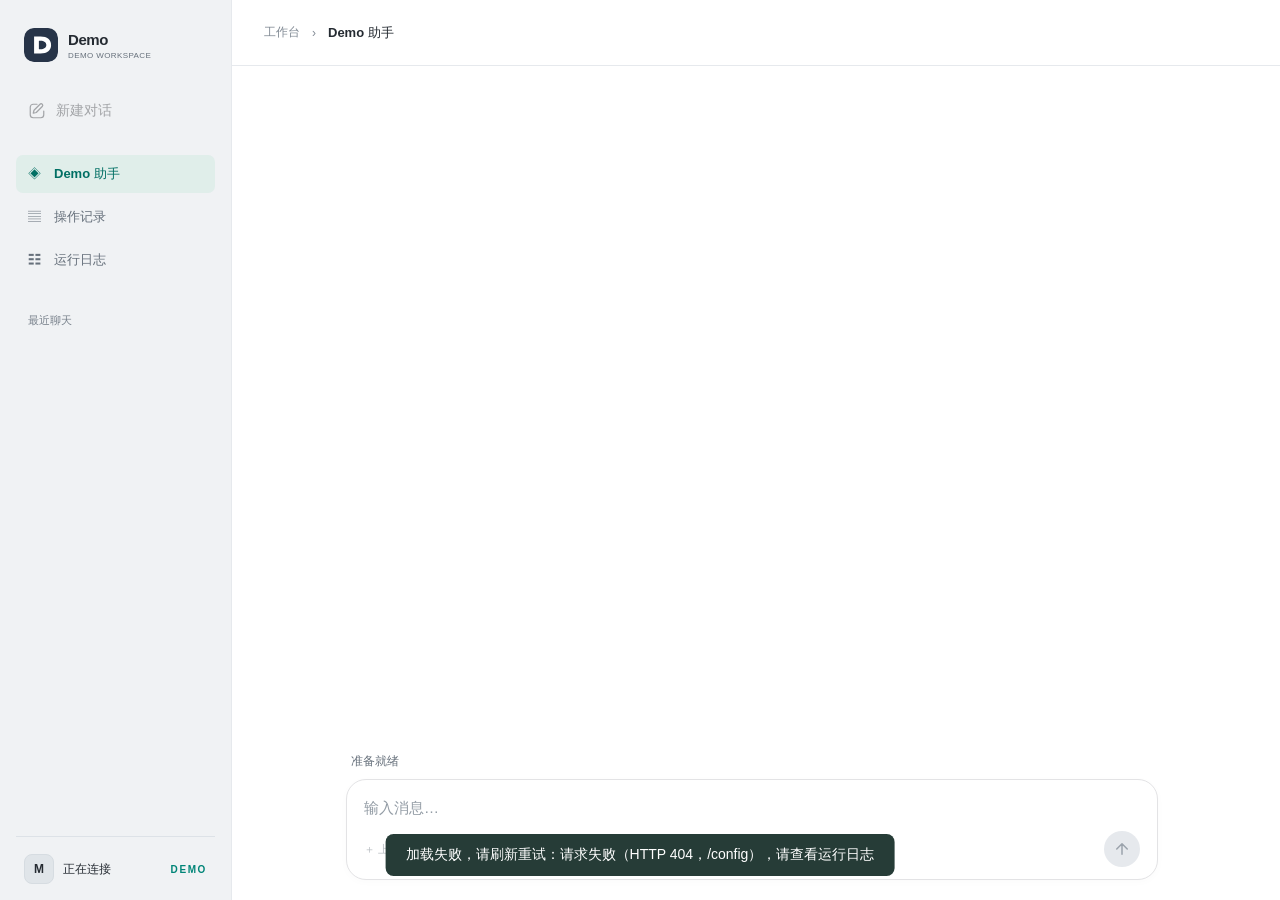
==== static/index.html @ 2c5a82b4 "Add comprehensive tests and implement core functionalities for the framework - Introduced test suite" ====
<!DOCTYPE html>
<html lang="zh-CN"><head><meta charset="UTF-8"><meta name="viewport" content="width=device-width,initial-scale=1"><meta name="theme-color" content="#f7f8fa"><title>Demo · 制造工作台</title>
<link rel="icon" href="/static/svg/workspace.svg"><link rel="stylesheet" href="/static/workspace.css?v=20261101-confirmation-menu">
<script defer src="/static/vendor/marked-15.0.12.min.js"></script><script defer src="/static/vendor/purify-3.4.16.min.js"></script>
</head><body>
<button class="sidebar-backdrop" id="sidebarBackdrop" aria-label="关闭导航"></button>
<div class="app-shell"><aside class="sidebar" aria-label="工作台导航">
<a class="brand" href="/"><img class="brand-mark" src="/static/svg/workspace.svg" alt="Demo 助手"><div><div class="brand-name">Demo</div><div class="brand-subtitle">DEMO WORKSPACE</div></div></a>
<button class="new-chat new-chat-entry" id="newChatTopBtn" type="button"><svg class="icon" viewBox="0 0 24 24" aria-hidden="true"><path d="M12 3H7a4 4 0 0 0-4 4v10a4 4 0 0 0 4 4h10a4 4 0 0 0 4-4v-5"/><path d="m16 3-8 8-1 4 4-1 8-8a2.12 2.12 0 0 0-3-3Z"/></svg><span>新建对话</span></button>
<nav class="nav"><a class="nav-item active" id="chatNav" href="/">◈　Demo 助手</a><a class="nav-item" id="recordsNav" href="/records">▤　操作记录</a><a class="nav-item" href="/logs">☷　运行日志</a></nav>
<div class="recent-heading">最近聊天</div><div class="session-list" id="sessionListUI"></div>
<div class="sidebar-footer"><div class="user-profile"><span class="avatar">M</span><div><div class="user-name" id="username">正在连接</div></div><span class="workspace-label">DEMO</span></div></div></aside>
<main class="workspace"><header class="topbar"><div class="breadcrumbs"><button class="menu-toggle" id="menuToggle" aria-label="展开导航" aria-expanded="false">☰</button><span>工作台</span><span>›</span><h1 id="pageTitle">Demo 助手</h1></div><div class="top-actions"><div class="connection" id="connection" role="status" hidden><span class="status-dot"></span><span id="connectionText">正在连接</span></div><button class="guide-toggle" id="guideToggle" hidden aria-expanded="false" aria-controls="modelingGuide">使用指南</button></div></header>
<div class="content-layout"><section class="chat-column" id="chatColumn"><div class="messages" id="msgs" aria-label="对话内容"></div>
<div class="composer-area"><div id="workflowStatus" class="execution-status" role="status">准备就绪</div><section id="approvalCard" class="approval" hidden aria-label="操作确认"><strong>操作等待确认</strong><p id="approvalText"></p><details id="approvalDetails" hidden><summary>执行明细（完整参数与核对说明）</summary><pre id="approvalDetailsText"></pre></details><button id="approveBtn">确认执行</button><button id="rejectBtn" class="secondary">取消操作</button></section>
<form class="composer" id="composerForm"><input type="file" id="fileInput" accept=".xlsx,.xls,.csv" hidden><div id="attachmentArea" class="attachment-chip" hidden><span id="attachmentName"></span><button type="button" id="removeAttachmentBtn" aria-label="移除附件">×</button></div>
<textarea id="inputBox" rows="1" aria-label="需求" placeholder="输入消息…"></textarea><div class="composer-bottom"><div class="composer-tools"><button type="button" class="attach-button" id="uploadBtn">＋ 上传附件</button><div class="confirmation-control"><button type="button" id="confirmationModeBtn" class="confirmation-mode" popovertarget="confirmationMenu" aria-haspopup="menu" aria-expanded="false" aria-label="操作确认方式：标准确认" disabled><svg class="icon" viewBox="0 0 24 24" aria-hidden="true"><path d="M12 3 4 6v6c0 5 8 9 8 9s8-4 8-9V6Z"/><path d="m9 12 2 2 4-4"/></svg><span id="confirmationModeLabel">标准确认</span><svg class="mode-chevron" viewBox="0 0 16 16" aria-hidden="true"><path d="m5 6 3 3 3-3"/></svg></button><div id="confirmationMenu" class="confirmation-menu" popover="auto" role="menu" aria-label="操作确认方式"><div class="confirmation-menu-heading">如何确认本次对话中的操作？</div><button type="button" role="menuitemradio" aria-checked="true" data-confirmation="standard"><svg class="icon" viewBox="0 0 24 24" aria-hidden="true"><path d="M12 3 4 6v6c0 5 8 9 8 9s8-4 8-9V6Z"/><path d="m9 12 2 2 4-4"/></svg><span><strong>标准确认</strong><small>需要核对业务影响时，由你确认执行</small></span><span class="mode-check" aria-hidden="true">✓</span></button><button type="button" role="menuitemradio" aria-checked="false" data-confirmation="auto"><svg class="icon" viewBox="0 0 24 24" aria-hidden="true"><path d="M12 3 4 6v6c0 5 8 9 8 9s8-4 8-9V6Z"/><path d="M12 8v5m0 3h.01"/></svg><span><strong>自动确认</strong><small>自动确认当前及后续操作，无需逐次点击</small></span><span class="mode-check" aria-hidden="true">✓</span></button><p class="confirmation-menu-note">仅本次对话生效。需要选择、补充信息，或你明确要求先确认时，仍会等待你。</p></div></div></div><div class="composer-actions"><button class="send-button" id="sendBtn" type="submit" aria-label="发送" title="发送"><svg class="icon" viewBox="0 0 24 24" aria-hidden="true"><path d="m5 12 7-7 7 7M12 5v14"/></svg></button><button class="send-button stop-button" id="stopBtn" type="button" aria-label="停止执行" title="停止后台执行（已提交的操作不会撤销）" hidden><svg class="icon" viewBox="0 0 24 24" aria-hidden="true"><rect x="6" y="6" width="12" height="12" rx="2"/></svg></button></div></div></form>
</div></section>
<section class="records" id="recordsView" hidden><h2>每一次操作，都有迹可循。</h2><p class="records-description">查看历史需求与执行结果，继续已有对话。</p><div class="record-search"><label for="recordSearch">搜索操作记录</label><input type="search" id="recordSearch" placeholder="搜索对话标题" autocomplete="off"></div><div id="recordList"></div><p id="recordLoadStatus" role="status"></p></section>
<aside class="guide" id="modelingGuide" hidden><div class="guide-title">产品连接框架</div><p class="guide-intro">工作台已就绪。可通过“查看支持的能力”查询当前状态。</p><ol><li><strong>查看当前能力</strong><p>点击“查看支持的能力”，了解当前可用功能。</p></li><li><strong>明确操作范围</strong><p>描述你的需求。</p></li><li><strong>确认待执行操作</strong><p>触发确认时，核对影响范围，再确认执行或取消。</p></li><li><strong>检查执行结果</strong><p>查看回复与运行日志，必要时重新查询核验。</p></li></ol><div class="guide-note">任务在服务端执行，切换页面或刷新后可继续查看。停止执行不会撤销已经提交的操作；服务重启后需核实中断任务。</div></aside></div></main></div>
<div id="notice" role="alert" hidden></div>
<template id="welcomeTemplate"><section class="welcome welcome-minimal"><h2>有什么可以帮你？</h2><p>工作台已就绪。</p><button type="button" class="capability-link" data-capabilities>查看支持的能力 <span aria-hidden="true">→</span></button></section></template>
<script defer src="/static/workspace.js?v=20261106-navigation-performance"></script></body></html>
---- static/workspace.css ----
/* Shared workspace layout. */

        :root {
            color-scheme: light;
            --teal: #008577;
            --teal-hover: #006f64;
            --teal-soft: #e9f4f1;
            --text: #252b32;
            --secondary: #66707b;
            --muted: #818a94;
            --border: #e6e9ed;
            --surface: #fff;
            --background: #f7f8fa;
            font-family: Inter, -apple-system, BlinkMacSystemFont, "Segoe UI", "Microsoft YaHei", sans-serif;
            font-synthesis: none;
        }
        * { box-sizing: border-box; margin: 0; padding: 0; }
        body { color: var(--text); background: var(--background); font-size: 14px; height: 100vh; height: 100dvh; overflow: hidden; }
        button, textarea, a { font: inherit; }
        button, a { -webkit-tap-highlight-color: transparent; }
        button { cursor: pointer; border: 0; background: none; color: inherit; }
        button:disabled { cursor: not-allowed; opacity: .45; }
        .nav-item[aria-disabled="true"] { cursor: not-allowed; opacity: .45; }
        a { color: inherit; text-decoration: none; }
        button:focus-visible, a:focus-visible, summary:focus-visible { outline: 2px solid var(--teal); outline-offset: 3px; }
        [hidden] { display: none !important; }
        .icon { width: 18px; height: 18px; fill: none; stroke: currentColor; stroke-width: 1.6; stroke-linecap: round; stroke-linejoin: round; flex-shrink: 0; }
        .app-shell { height: 100%; display: grid; grid-template-columns: 232px minmax(0, 1fr); }
        .sidebar { background: #f0f2f4; border-right: 1px solid var(--border); display: flex; flex-direction: column; padding: 28px 16px 16px; min-height: 0; }
        .brand { display: flex; align-items: center; gap: 10px; padding: 0 8px; }
        .brand-mark { width: 34px; height: 34px; border-radius: 10px; background: var(--teal); display: grid; place-items: center; color: white; }
        .brand-mark .icon { width: 21px; height: 21px; }
        .brand-name { font-size: 15px; font-weight: 650; letter-spacing: -.4px; }
        .brand-subtitle { color: var(--secondary); font-size: 11px; margin-top: 3px; letter-spacing: .8px; }
        .new-chat { display: flex; justify-content: center; align-items: center; gap: 8px; height: 38px; border: 1px solid #d8dde2; border-radius: 7px; background: white; margin: 29px 4px 24px; font-size: 13px; font-weight: 550; box-shadow: 0 1px 2px #18202a04; }
        .new-chat:hover { border-color: #aabbb6; background: #fcfefd; }
        .new-chat-entry { justify-content: flex-start; gap: 10px; flex-shrink: 0; padding: 10px 12px; margin: 29px 0 24px; height: 40px; border: 0; background: transparent; color: #45474b; font-size: 14px; font-weight: 400; box-shadow: none; text-align: left; }
        .new-chat-entry:hover:not(:disabled) { background: #e8ecef; }
        .new-chat-entry:disabled { background: transparent; }
        .nav { display: grid; gap: 5px; }
        .nav-item { display: flex; gap: 11px; align-items: center; border-radius: 7px; padding: 10px 12px; font-size: 13px; text-align: left; color: var(--secondary); }
        .nav-item:hover { background: #e8ecef; }
        .nav-item.active { background: #e0eeea; color: #006f64; font-weight: 600; }
        .nav-item .icon { width: 17px; height: 17px; }
        .recent-heading { font-size: 11px; font-weight: 600; line-height: 18px; color: #7a838d; margin: 32px 12px 16px; display: flex; justify-content: space-between; }
        .session-list { overflow: auto; flex: 1; min-height: 0; scrollbar-width: thin; scrollbar-color: #ccd3d8 transparent; }
        .session-list::-webkit-scrollbar { width: 5px; }
        .session-list::-webkit-scrollbar-track { background: transparent; }
        .session-list::-webkit-scrollbar-thumb { background: #ccd3d8; border-radius: 8px; }
        .session-list::-webkit-scrollbar-thumb:hover { background: #aeb9c1; }
        .session-list::-webkit-scrollbar-button { display: none; }
        .session-item { display: block; width: 100%; padding: 10px 12px; font-size: 13px; font-weight: 400; text-align: left; border-radius: 6px; overflow: hidden; white-space: nowrap; text-overflow: ellipsis; color: var(--secondary); margin-bottom: 3px; }
        .session-item:hover { background: #e8ecef; }
        .session-item.active { background: #e6e9ed; color: var(--text); }
        .sidebar-empty { color: var(--muted); font-size: 12px; line-height: 1.8; padding: 6px 12px; }
        .sidebar-footer { border-top: 1px solid #dde2e7; padding: 17px 8px 0; margin-top: 20px; }
        .user-profile { display: flex; align-items: center; gap: 9px; }
        .avatar { height: 30px; width: 30px; background: #e0e5e9; border: 1px solid #d6dce1; border-radius: 8px; display: grid; place-items: center; font-size: 12px; font-weight: 600; }
        .user-name { font-size: 12px; font-weight: 550; }
        .user-caption { color: var(--muted); font-size: 10px; margin-top: 2px; }
        .workspace-label { font-size: 10px; letter-spacing: 1.6px; font-weight: 700; color: var(--teal); margin-left: auto; }
        .workspace { min-width: 0; min-height: 0; display: flex; flex-direction: column; }
        .topbar { height: 66px; background: var(--surface); border-bottom: 1px solid var(--border); display: flex; align-items: center; justify-content: space-between; gap: 12px; padding: 0 32px; flex-shrink: 0; }
        .breadcrumbs { display: flex; align-items: center; gap: 12px; color: var(--muted); font-size: 12px; }
        .breadcrumbs .icon { width: 14px; height: 14px; color: #b1b8c0; }
        .breadcrumbs h1 { color: var(--text); font-size: 13px; font-weight: 550; }
        .top-actions { display: flex; align-items: center; gap: 18px; }
        .connection { display: flex; align-items: center; gap: 7px; color: var(--secondary); font-size: 11px; }
        .status-dot { height: 6px; width: 6px; background: #a8b0b8; border-radius: 50%; }
        .connection.connected .status-dot { background: var(--teal); }
        .connection.error .status-dot { background: #ca7849; }
        .guide-toggle { display: flex; align-items: center; gap: 7px; padding: 7px 10px; border: 1px solid var(--border); border-radius: 6px; color: var(--secondary); font-size: 12px; }
        .guide-toggle:hover, .guide-toggle[aria-expanded="true"] { background: var(--background); color: var(--text); }
        .guide-toggle .icon { width: 15px; height: 15px; }
        .content-layout { flex: 1; display: flex; min-height: 0; }
        .chat-column { flex: 1; min-width: 0; display: flex; flex-direction: column; }
        .messages { flex: 1; min-height: 0; overflow-y: auto; padding: 40px max(32px, calc((100% - 820px) / 2)); scrollbar-width: thin; scrollbar-color: #d5dbe1 transparent; }
        .messages.is-empty { display: flex; flex-direction: column; }
        .welcome { width: 100%; flex-shrink: 0; margin: auto 0; padding: 24px 0 44px; }
        .eyebrow { color: var(--teal); font-size: 10px; font-weight: 650; letter-spacing: 2px; display: flex; align-items: center; gap: 9px; margin-bottom: 21px; }
        .eyebrow::before { content: ""; height: 5px; width: 5px; border-radius: 50%; background: var(--teal); }
        .welcome h2 { font-size: clamp(26px, 2.7vw, 36px); font-weight: 600; line-height: 1.5; letter-spacing: -1.3px; }
        .welcome h2 span { color: #8a929a; }
        .welcome-description { color: var(--secondary); font-size: 13px; line-height: 1.9; margin-top: 15px; }
        .prompt-grid { display: grid; grid-template-columns: repeat(3, minmax(0, 1fr)); gap: 12px; margin-top: 35px; }
        .prompt-card { background: white; padding: 19px 18px 16px; border: 1px solid var(--border); border-radius: 10px; text-align: left; transition: border-color .15s, transform .15s, box-shadow .15s; }
        .prompt-card:hover { border-color: #b3cfc7; transform: translateY(-2px); box-shadow: 0 4px 12px #253b3406; }
        .card-top { display: flex; justify-content: space-between; align-items: center; margin-bottom: 18px; }
        .card-symbol { background: #f2f6f5; color: #548579; height: 32px; width: 32px; display: grid; place-items: center; border-radius: 8px; }
        .card-arrow { color: #a8b1b9; width: 14px; height: 14px; }
        .prompt-card strong { font-size: 13px; font-weight: 600; display: block; margin-bottom: 7px; }
        .prompt-card p { font-size: 11px; color: var(--secondary); line-height: 1.8; }
        .welcome-footnote { display: flex; align-items: center; gap: 7px; color: var(--muted); font-size: 11px; margin-top: 22px; }
        .welcome-footnote .icon { width: 13px; height: 13px; }
        .msg-wrapper { display: flex; width: 100%; margin-bottom: 25px; gap: 12px; }
        .user-wrapper { justify-content: flex-end; }
        .bubble { font-size: 14px; line-height: 1.85; min-width: 0; overflow-wrap: anywhere; }
        .user-bubble { max-width: 85%; background: #eaf0ee; padding: 12px 18px; border-radius: 12px 12px 3px 12px; white-space: pre-wrap; }
        .agent-wrapper::before { content: "S"; width: 27px; height: 27px; flex-shrink: 0; display: grid; place-items: center; margin-top: 3px; background: var(--teal); color: white; border-radius: 8px; font-family: Arial, sans-serif; font-size: 19px; font-weight: 700; line-height: 1; }
        .agent-bubble { flex: 1; padding: 1px 0; }
        .agent-bubble h1, .agent-bubble h2, .agent-bubble h3 { font-size: 16px; margin: 18px 0 8px; font-weight: 600; }
        .agent-bubble p { margin-bottom: 10px; }
        .agent-bubble p:last-child { margin-bottom: 0; }
        .agent-bubble ul, .agent-bubble ol { padding-left: 22px; margin: 10px 0; }
        .agent-bubble a { color: var(--teal); text-decoration: underline; text-underline-offset: 3px; }
        .agent-bubble code { font-family: Consolas, monospace; background: #edf1f3; padding: 2px 5px; border-radius: 4px; font-size: .88em; }
        .agent-bubble pre { background: #fff; padding: 16px; border-radius: 8px; margin: 14px 0; overflow-x: auto; border: 1px solid var(--border); }
        .agent-bubble pre code { background: transparent; padding: 0; }
        .table-scroll { overflow-x: auto; max-width: 100%; margin: 14px 0; }
        .agent-bubble table { border-collapse: collapse; font-size: 12px; width: 100%; background: white; }
        .agent-bubble th, .agent-bubble td { border: 1px solid var(--border); padding: 8px 12px; text-align: left; }
        .agent-bubble th { background: #f0f3f4; font-weight: 550; }
        .agent-bubble blockquote { border-left: 2px solid #b3ccc4; color: var(--secondary); padding-left: 14px; margin: 12px 0; }
        .composer-area { padding: 8px max(32px, calc((100% - 820px) / 2)) 20px; flex-shrink: 0; }
        .composer { border: 1px solid #dce2e5; border-radius: 16px; padding: 15px 17px 12px; background: white; box-shadow: 0 3px 10px #25343c04; transition: border-color .15s, box-shadow .15s; }
        .composer:focus-within { border-color: #b5bcc4; box-shadow: 0 0 0 2px #252b3205; }
        textarea { display: block; width: 100%; height: 52px; max-height: 160px; resize: none; border: 0; outline: none; background: transparent; color: var(--text); font-size: 13px; line-height: 1.7; }
        textarea::placeholder { color: #939ca5; }
        .composer-bottom { display: flex; align-items: center; justify-content: space-between; gap: 10px; margin-top: 10px; }
        .composer-tools { display: flex; align-items: center; gap: 14px; }
        .composer-actions { display: flex; align-items: center; justify-content: center; width: 36px; height: 36px; flex-shrink: 0; }
        .attach-button { display: flex; align-items: center; gap: 6px; font-size: 11px; color: var(--secondary); padding: 5px 0; }
        .attach-button:hover { color: var(--teal); }
        .attach-button .icon { width: 15px; height: 15px; }
        .send-button { background: var(--teal); color: white; display: flex; align-items: center; justify-content: center; width: 36px; height: 36px; border-radius: 10px; padding: 0; flex-shrink: 0; transition: background .15s, box-shadow .15s; }
        .send-button:hover:not(:disabled) { background: var(--teal-hover); box-shadow: 0 2px 6px #00857724; }
        .send-button:disabled { background: #e6e9ed; color: #9ba3ac; opacity: 1; }
        .send-button:focus-visible { outline-color: var(--text); }
        .send-button .icon { width: 18px; height: 18px; stroke-width: 2; }
        .stop-button .icon { width: 20px; height: 20px; fill: currentColor; stroke: none; }
        .composer-hint { display: flex; justify-content: space-between; color: var(--muted); font-size: 10px; line-height: 1.6; padding: 10px 2px 0; }
        .composer-shortcuts { margin-left: auto; }
        .guide { width: 272px; flex-shrink: 0; border-left: 1px solid var(--border); background: #fcfcfd; padding: 26px 23px; overflow-y: auto; }
        .guide-title { display: flex; align-items: center; gap: 8px; font-size: 13px; font-weight: 600; }
        .guide-title .icon { color: var(--teal); width: 16px; }
        .guide-intro { color: var(--secondary); font-size: 12px; line-height: 1.8; margin-top: 13px; }
        .guide ol { list-style: none; counter-reset: guide; margin-top: 25px; }
        .guide li { counter-increment: guide; position: relative; padding: 0 0 25px 33px; }
        .guide li::before { content: counter(guide, decimal-leading-zero); position: absolute; left: 0; top: 0; font-size: 10px; color: var(--teal); background: var(--teal-soft); border-radius: 5px; padding: 4px 5px; }
        .guide strong { font-size: 12px; font-weight: 550; }
        .guide li p { color: var(--secondary); font-size: 11px; line-height: 1.9; margin-top: 6px; }
        .guide-note { border-top: 1px solid var(--border); padding-top: 20px; color: var(--muted); font-size: 11px; line-height: 1.9; }
        .records { flex: 1; overflow-y: auto; padding: 45px max(32px, calc((100% - 820px) / 2)); }
        .records h2 { font-size: 25px; font-weight: 600; letter-spacing: -.7px; }
        .records-description { color: var(--secondary); font-size: 12px; margin: 12px 0 28px; }
        .sidebar-backdrop { display: none; }
        @media (max-width: 1100px) { .guide { width: 230px; padding: 24px 18px; } .messages, .composer-area, .records { padding-left: 28px; padding-right: 28px; } }
        @media (min-width: 601px) and (max-height: 780px) {
            .messages { padding-top: 24px; padding-bottom: 24px; }
            .welcome { padding-top: 4px; padding-bottom: 12px; }
        }
        @media (max-width: 800px) {
            .app-shell { grid-template-columns: 190px minmax(0, 1fr); }
            .sidebar { padding-left: 10px; padding-right: 10px; }
            .workspace-label { display: none; }
            .topbar { padding: 0 22px; }
            .breadcrumbs > span, .breadcrumbs > .icon { display: none; }
            .guide { position: absolute; top: 66px; right: 0; bottom: 0; width: 270px; z-index: 15; box-shadow: -8px 0 24px #25343c08; }
            .prompt-grid { gap: 8px; } .prompt-card { padding: 14px 12px; }
            .prompt-card p { font-size: 10px; }
        }
        @media (max-width: 600px) {
            .app-shell { display: block; }
            .workspace { height: 100%; }
            .sidebar { position: fixed; inset: 0 auto 0 0; width: 232px; z-index: 25; transform: translateX(-100%); transition: transform .2s; }
            body.sidebar-open .sidebar { transform: translateX(0); }
            body.sidebar-open .sidebar-backdrop { display: block; position: fixed; inset: 0; background: #1c28373b; z-index: 24; }
            .topbar { padding: 0 16px; height: 58px; }
            .breadcrumbs { gap: 8px; } .top-actions { gap: 10px; }
            .connection span:last-child { display: none; }
            .guide-toggle { font-size: 11px; padding: 6px 8px; }
            .messages { padding: 24px 20px; }
            .welcome { padding: 15px 0 20px; }
            .welcome h2 { font-size: 28px; } .welcome-description { font-size: 12px; }
            .prompt-grid { grid-template-columns: 1fr; margin-top: 25px; gap: 8px; }
            .prompt-card { position: relative; padding: 14px 16px 14px 62px; min-height: 66px; }
            .card-top { margin: 0; } .card-symbol { position: absolute; left: 16px; top: 16px; }
            .card-arrow { display: none; } .prompt-card strong { margin-bottom: 3px; font-size: 12px; }
            .prompt-card p { font-size: 11px; }
            .welcome-footnote { font-size: 10px; line-height: 1.8; margin-top: 16px; align-items: flex-start; }
            .welcome-footnote .icon { margin-top: 2px; }
            .composer-area { padding: 8px 14px 14px; }
            .composer-hint span:last-child { display: none; }
            .composer-tools { gap: 10px; }
            .guide { top: 58px; width: min(290px, 100%); }
            .records { padding: 30px 20px; }
            .bubble { font-size: 13px; } .agent-wrapper { gap: 9px; }
        }
        @media (prefers-reduced-motion: reduce) { *, *::before { animation: none !important; transition: none !important; scroll-behavior: auto !important; } }

.sr-only { position: absolute; width: 1px; height: 1px; padding: 0; margin: -1px; overflow: hidden; clip-path: inset(50%); white-space: nowrap; border: 0; }
.approval{border:1px solid #dbcaa0;border-radius:10px;background:#fffcf3;padding:18px;margin:16px 0;}
.approval p{white-space:pre-wrap;line-height:1.8;margin:8px 0 14px;}
.approval button{padding:8px 16px;border-radius:6px;background:var(--teal);color:white;margin-right:8px;}
.approval button.secondary{background:#edf0f2;color:var(--text);}
.record-card{display:block;width:100%;text-align:left;padding:20px;background:white;border:1px solid var(--border);border-radius:9px;margin:12px 0;}
.record-card:hover{border-color:var(--teal);}
.attachment-chip{display:flex;justify-content:space-between;padding:10px;background:var(--teal-soft);border-radius:7px;margin:8px 0;}
.agent-bubble{max-width:100%;} .agent-bubble table{display:block;overflow-x:auto;border-collapse:collapse;} .agent-bubble td,.agent-bubble th{border:1px solid var(--border);padding:8px 12px;} .agent-bubble pre{overflow:auto;padding:16px;background:#eef1f4;border-radius:8px;}
.sidebar .nav{display:grid;height:auto;padding:0;background:none;border:0;box-shadow:none;}
#notice{position:fixed;bottom:24px;left:50%;transform:translateX(-50%);padding:12px 20px;background:#263c37;color:white;border-radius:8px;z-index:50;max-width:90vw;}
.menu-toggle{display:none;}
@media(max-width:600px){.menu-toggle{display:block;} .guide{position:absolute;right:0;top:58px;bottom:0;background:white;z-index:20;width:min(320px,90vw);} .connection{max-width:160px;} .topbar{padding:0 16px;} }

.composer-area{max-height:70dvh;overflow-y:auto;} .approval p{max-height:150px;overflow:auto;} .brand-subtitle{white-space:nowrap;}

/* Slim, neutral scrollbars shared by chat, history and execution logs. */
* { scrollbar-width: thin; scrollbar-color: #d4d4d4 transparent; }
*:hover { scrollbar-color: #bdbdbd transparent; }
.session-list, .messages { scrollbar-color: #d4d4d4 transparent; }
.session-list:hover, .messages:hover { scrollbar-color: #bdbdbd transparent; }
@supports selector(::-webkit-scrollbar) {
    *, *:hover, .session-list, .session-list:hover, .messages, .messages:hover { scrollbar-width: auto; scrollbar-color: auto; }
    *::-webkit-scrollbar { width: 8px; height: 8px; }
    *::-webkit-scrollbar-track { background: transparent; }
    *::-webkit-scrollbar-thumb { background: #d4d4d4; border: 1px solid transparent; background-clip: padding-box; border-radius: 999px; }
    *::-webkit-scrollbar-thumb:hover { background-color: #bdbdbd; }
    *::-webkit-scrollbar-button { display: none; width: 0; height: 0; }
    *::-webkit-scrollbar-corner { background: transparent; }
    .session-list::-webkit-scrollbar { width: 8px; }
    .session-list::-webkit-scrollbar-thumb { background-color: #d4d4d4; }
    .session-list::-webkit-scrollbar-thumb:hover { background-color: #bdbdbd; }
}
.sidebar { --sidebar-inset: 16px; }
.session-list { margin-right: calc(-1 * var(--sidebar-inset)); padding-right: var(--sidebar-inset); overflow-x: hidden; }
@media (max-width: 800px) {
    .sidebar { --sidebar-inset: 10px; }
}

/* Keep both navigation scroll rails directly against their panel divider. */
.sidebar > .session-list {
    align-self: stretch;
    width: calc(100% + var(--sidebar-inset));
    margin-right: calc(-1 * var(--sidebar-inset));
    padding-right: 6px;
    min-width: 0;
}
.trace-sidebar > .log-list { min-height: 0; width: 100%; padding-right: 0; overflow-x: hidden; }
#sessionListUI, #sidebarList { scrollbar-width: thin; scrollbar-color: #dedede transparent; }
@supports selector(::-webkit-scrollbar) {
    #sessionListUI, #sidebarList { scrollbar-width: auto; scrollbar-color: auto; }
    #sessionListUI::-webkit-scrollbar, #sidebarList::-webkit-scrollbar { width: 10px; }
    #sessionListUI::-webkit-scrollbar-track, #sidebarList::-webkit-scrollbar-track { background: transparent; }
    #sessionListUI::-webkit-scrollbar-thumb, #sidebarList::-webkit-scrollbar-thumb {
        background: #dedede; border: 2px solid transparent; background-clip: padding-box; border-radius: 999px;
    }
    #sessionListUI::-webkit-scrollbar-thumb:hover, #sidebarList::-webkit-scrollbar-thumb:hover { background-color: #c7c7c7; }
    #sessionListUI::-webkit-scrollbar-button, #sidebarList::-webkit-scrollbar-button { display: none; width: 0; height: 0; }
}

#recordList { position: relative; padding-left: 26px; margin-top: 28px; }
#recordList::before { content: ''; position: absolute; left: 5px; top: 12px; bottom: 28px; width: 1px; background: #dce2e6; }
.record-date { position: relative; font-size: 13px; font-weight: 600; color: var(--secondary); margin: 26px 0 12px; }
.record-date::before { content: ''; position: absolute; left: -25px; top: 4px; width: 9px; height: 9px; border-radius: 50%; background: var(--teal); box-shadow: 0 0 0 4px var(--background); }
#recordList .record-card { position: relative; line-height: 1.6; }
#recordList .record-card::before { content: ''; position: absolute; left: -25px; top: 28px; width: 7px; height: 7px; border: 2px solid #b8c4ca; border-radius: 50%; background: var(--background); }
.record-time { display: block; font-size: 11px; color: var(--muted); margin-bottom: 7px; }
.record-search { margin-top: 24px; }
.record-search label { display: block; font-size: 12px; color: var(--secondary); margin-bottom: 8px; }
.record-search input { width: 100%; padding: 12px 14px; border: 1px solid var(--border); border-radius: 8px; background: white; color: var(--text); font: inherit; }
.record-search input:focus { outline: 2px solid var(--teal); outline-offset: 2px; }
#recordLoadStatus { text-align: center; color: var(--muted); font-size: 12px; padding: 18px 0; }

.brand-mark { flex-shrink: 0; font-family: Arial, sans-serif; font-size: 24px; font-weight: 700; line-height: 1; }
.brand > div { min-width: 0; }
.brand-subtitle { font-size: 8px; letter-spacing: .4px; }

/* Custom S mark with a slate rounded background. */
.brand-mark { width: 34px; height: 34px; padding: 0; background: transparent; border: 0; border-radius: 10px; object-fit: contain; box-shadow: none; }
.agent-wrapper::before { content: ''; width: 26px; height: 26px; background: url('/static/svg/workspace.svg') center / contain no-repeat; border: 0; border-radius: 8px; }

/* Document-like conversation layout inspired by the supplied Codex reference. */
.chat-column { background: #fff; }
.messages { padding: 36px max(28px, calc((100% - 820px) / 2)); }
.msg-wrapper { margin-bottom: 28px; }
.agent-wrapper { gap: 0; }
.agent-wrapper::before { display: none; }
.bubble { font-family: ui-sans-serif, -apple-system, BlinkMacSystemFont, "Segoe UI", "Microsoft YaHei", sans-serif; font-size: 14px; font-weight: 400; line-height: 1.65; letter-spacing: normal; color: #292929; }
.agent-bubble { padding: 0; }
.agent-bubble p { margin: 0 0 10px; }
.agent-bubble h1, .agent-bubble h2, .agent-bubble h3, .agent-bubble h4, .agent-bubble h5, .agent-bubble h6 { color: inherit; font-weight: 600; line-height: 1.5; margin: 18px 0 8px; }
.agent-bubble h1 { font-size: 18px; }
.agent-bubble h2 { font-size: 16px; }
.agent-bubble h3 { font-size: 15px; }
.agent-bubble h4, .agent-bubble h5, .agent-bubble h6 { font-size: 14px; }
.agent-bubble > :first-child { margin-top: 0; }
.agent-bubble ul, .agent-bubble ol { margin: 10px 0 12px; padding-left: 22px; }
.agent-bubble li { margin: 4px 0; }
.agent-bubble li > p { margin-bottom: 6px; }
.agent-bubble strong { font-weight: 600; }
.agent-bubble code { font-family: ui-monospace, "Cascadia Code", "SFMono-Regular", Consolas, monospace; font-size: .9em; color: inherit; background: #f3f3f3; }
.agent-bubble pre { background: #f7f7f8; border-color: #e9e9eb; border-radius: 10px; }
.agent-bubble table { font-size: 13px; line-height: 1.6; color: inherit; }
.agent-bubble th, .agent-bubble td { padding: 7px 10px; }
.agent-bubble th { background: #f7f7f7; font-weight: 600; }
.agent-bubble a { color: inherit; text-decoration-color: #9b9b9b; }
.agent-bubble a:hover { text-decoration-color: currentColor; }
.agent-bubble blockquote { border-left-color: #d9d9d9; color: #6b6b6b; }
.user-bubble { background: #e8f2fe; color: #263f59; border-radius: 20px; padding: 12px 20px; }
.composer-area { background: #fff; padding-left: max(28px, calc((100% - 820px) / 2)); padding-right: max(28px, calc((100% - 820px) / 2)); }
.composer { border-color: #e3e3e5; border-radius: 20px; box-shadow: 0 2px 8px #00000005; }
.composer textarea { font-size: 15px; height: 26px; min-height: 26px; max-height: min(200px, 30dvh); overflow-y: hidden; }
.send-button { background: #292b2e; border-radius: 50%; }
.send-button:hover:not(:disabled) { background: #45474b; box-shadow: none; }
@media (max-width: 600px) {
    .messages { padding: 24px 18px; }
    .composer-area { padding-left: 14px; padding-right: 14px; }
    .bubble { font-size: 14px; }
}
.work-summary { margin: 8px 0 22px; border-bottom: 1px solid #ececee; padding-bottom: 9px; color: #929292; font-size: 13px; }
.work-summary summary { cursor: pointer; list-style: none; width: fit-content; }
.work-summary summary::-webkit-details-marker { display: none; }
.work-summary summary::after { content: '›'; display: inline-block; margin-left: 9px; font-size: 20px; line-height: 1; transition: transform .15s; }
.work-summary[open] summary::after { transform: rotate(90deg); }
.work-summary summary:focus-visible { outline: 2px solid #777; outline-offset: 4px; }
.work-steps { padding: 14px 0 3px; font-size: 12px; line-height: 1.9; color: #737780; }

/* Reserve scroll space and keep native/custom modes identical on hover. */
.messages, .records, .session-list, .log-list, .main-content, .guide, .composer-area {
    scrollbar-gutter: stable;
}
@supports not (scrollbar-gutter: stable) {
    .messages, .records { overflow-y: scroll; }
}

/* Scroll boundary under the fixed recent-conversations heading. */
.recent-heading { position: relative; }
.recent-heading::after { content: ''; position: absolute; left: -12px; right: calc(-12px - var(--sidebar-inset, 16px)); bottom: -16px; height: 1px; background: #dce0e4; opacity: 0; pointer-events: none; }
.recent-heading.is-scrolled::after { opacity: 1; }

.welcome-minimal { text-align: center; padding: clamp(64px, 15vh, 150px) 0 48px; }
.welcome-minimal h2 { font-size: clamp(23px, 2.2vw, 28px); font-weight: 500; line-height: 1.5; letter-spacing: 0; color: #292b2e; }
.capability-link { display: inline-flex; align-items: center; gap: 8px; margin-top: 20px; padding: 8px 12px; border-radius: 8px; color: #777a80; font-size: 13px; }
.capability-link:hover { background: #f5f5f5; color: #292b2e; }

.execution-status { min-height: 20px; margin: 0 5px 7px; color: var(--secondary); font-size: 12px; line-height: 1.6; }
.session-item { display: flex; align-items: center; gap: 8px; }
.session-title { flex: 1; min-width: 0; overflow: hidden; text-overflow: ellipsis; }
.run-badge { flex-shrink: 0; font-size: 10px; font-weight: 500; color: var(--teal); background: #e1efeb; border-radius: 4px; padding: 1px 5px; }
.run-badge.approval_required { color: #8a5e16; background: #fff0cf; }
.run-badge.interrupted, .run-badge.failed { color: #9c493d; background: #f9e8e4; }
.record-card .session-title { display: block; }
.record-card .run-badge { display: inline-block; margin-top: 5px; }

/* Business approval summary with optional exact execution details. */
.approval details{margin:12px 0;color:var(--text);}
.approval summary{cursor:pointer;}
.approval pre{white-space:pre-wrap;overflow-wrap:anywhere;max-height:260px;overflow:auto;font-size:12px;}
.approval p{max-height:340px;overflow:auto;}



/* Conversation confirmation picker; native popover escapes the composer scroll area. */
.confirmation-mode { display:flex; align-items:center; gap:6px; padding:6px 9px; border-radius:20px; color:#66707b; font-size:12px; white-space:nowrap; transition:background .15s; }
.confirmation-mode:hover:not(:disabled), .confirmation-mode[aria-expanded="true"] { background:#f0f1f2; }
.confirmation-mode .icon { width:16px; height:16px; }
.confirmation-mode.is-auto { color:#bc6027; background:#faf2eb; }
.mode-chevron { width:12px; height:12px; fill:none; stroke:currentColor; stroke-width:1.4; }
.confirmation-menu { position:fixed; inset:auto; margin:0; width:370px; max-width:calc(100vw - 24px); padding:8px; border:1px solid #e5e7e9; border-radius:16px; background:#fff; color:var(--text); box-shadow:0 8px 30px #17212b20; }
.confirmation-menu::backdrop { background:transparent; }
.confirmation-menu-heading { padding:8px 10px 10px; font-size:13px; color:var(--muted); }
.confirmation-menu [role="menuitemradio"] { width:100%; display:flex; align-items:center; gap:11px; padding:11px 10px; border-radius:9px; text-align:left; }
.confirmation-menu [role="menuitemradio"]:hover, .confirmation-menu [role="menuitemradio"]:focus-visible { background:#f6f7f8; }
.confirmation-menu strong { display:block; font-size:14px; font-weight:500; line-height:1.6; }
.confirmation-menu small { display:block; font-size:12px; color:var(--muted); line-height:1.6; }
.confirmation-menu [data-confirmation="auto"], .confirmation-menu [data-confirmation="auto"] small { color:#bc6027; }
.mode-check { margin-left:auto; padding-left:8px; visibility:hidden; }
[aria-checked="true"] > .mode-check { visibility:visible; }
.confirmation-menu-note { margin:6px 10px 4px; padding-top:10px; border-top:1px solid var(--border); font-size:12px; line-height:1.7; color:var(--muted); }
#notice { pointer-events:none; }
@media(max-width:480px) { .composer-tools { gap:3px; flex-wrap:wrap; } .confirmation-mode { padding:6px; } }
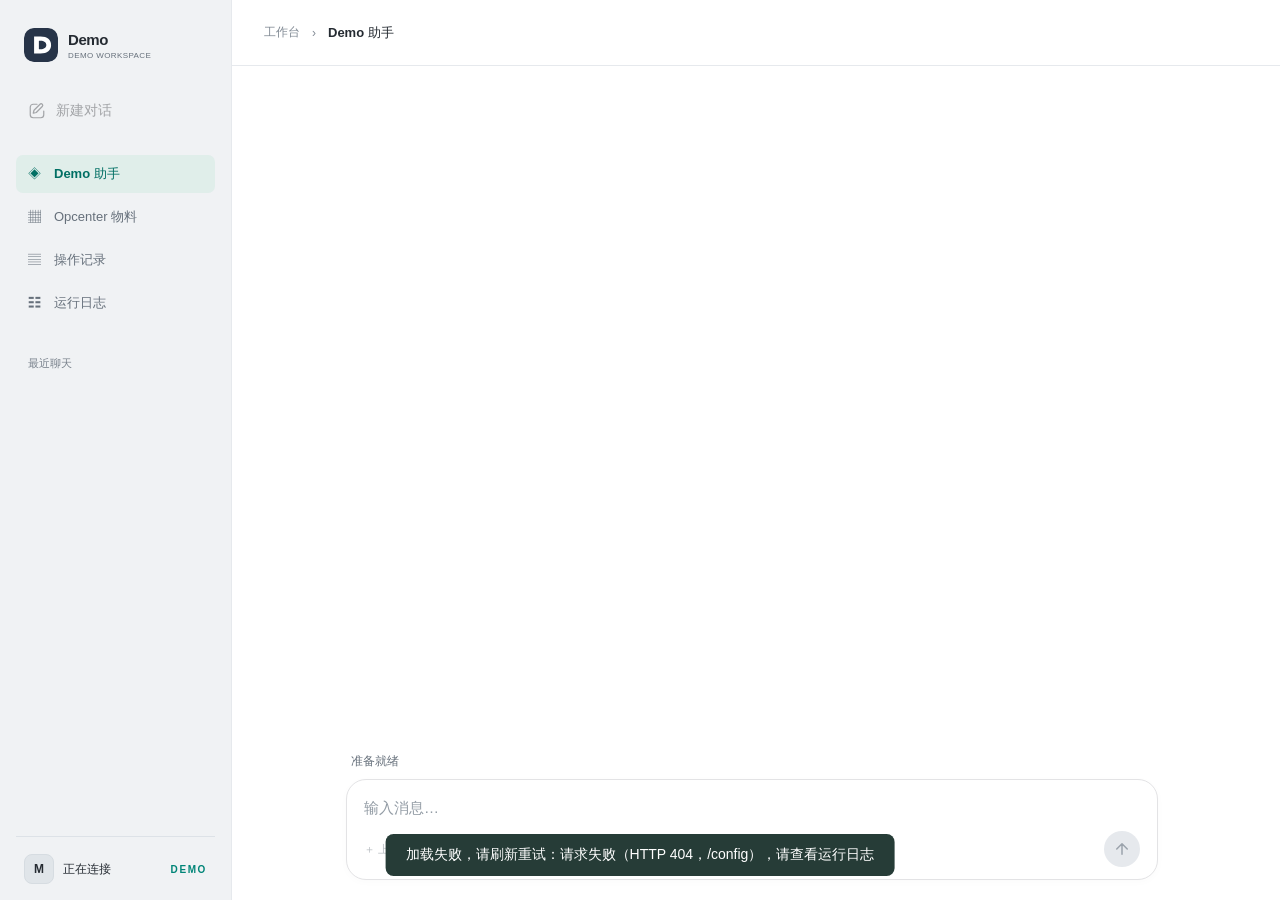
==== commit a13c3da8: "feat(opcenter): add Opcenter material connection interface with X.509 authentication - Implemented f" ====
--- a/static/index.html
+++ b/static/index.html
@@ -7,7 +7,7 @@
 <div class="app-shell"><aside class="sidebar" aria-label="工作台导航">
 <a class="brand" href="/"><img class="brand-mark" src="/static/svg/workspace.svg" alt="Demo 助手"><div><div class="brand-name">Demo</div><div class="brand-subtitle">DEMO WORKSPACE</div></div></a>
 <button class="new-chat new-chat-entry" id="newChatTopBtn" type="button"><svg class="icon" viewBox="0 0 24 24" aria-hidden="true"><path d="M12 3H7a4 4 0 0 0-4 4v10a4 4 0 0 0 4 4h10a4 4 0 0 0 4-4v-5"/><path d="m16 3-8 8-1 4 4-1 8-8a2.12 2.12 0 0 0-3-3Z"/></svg><span>新建对话</span></button>
-<nav class="nav"><a class="nav-item active" id="chatNav" href="/">◈　Demo 助手</a><a class="nav-item" id="recordsNav" href="/records">▤　操作记录</a><a class="nav-item" href="/logs">☷　运行日志</a></nav>
+<nav class="nav"><a class="nav-item active" id="chatNav" href="/">◈　Demo 助手</a><a class="nav-item" href="/opcenter">▦　Opcenter 物料</a><a class="nav-item" id="recordsNav" href="/records">▤　操作记录</a><a class="nav-item" href="/logs">☷　运行日志</a></nav>
 <div class="recent-heading">最近聊天</div><div class="session-list" id="sessionListUI"></div>
 <div class="sidebar-footer"><div class="user-profile"><span class="avatar">M</span><div><div class="user-name" id="username">正在连接</div></div><span class="workspace-label">DEMO</span></div></div></aside>
 <main class="workspace"><header class="topbar"><div class="breadcrumbs"><button class="menu-toggle" id="menuToggle" aria-label="展开导航" aria-expanded="false">☰</button><span>工作台</span><span>›</span><h1 id="pageTitle">Demo 助手</h1></div><div class="top-actions"><div class="connection" id="connection" role="status" hidden><span class="status-dot"></span><span id="connectionText">正在连接</span></div><button class="guide-toggle" id="guideToggle" hidden aria-expanded="false" aria-controls="modelingGuide">使用指南</button></div></header>
